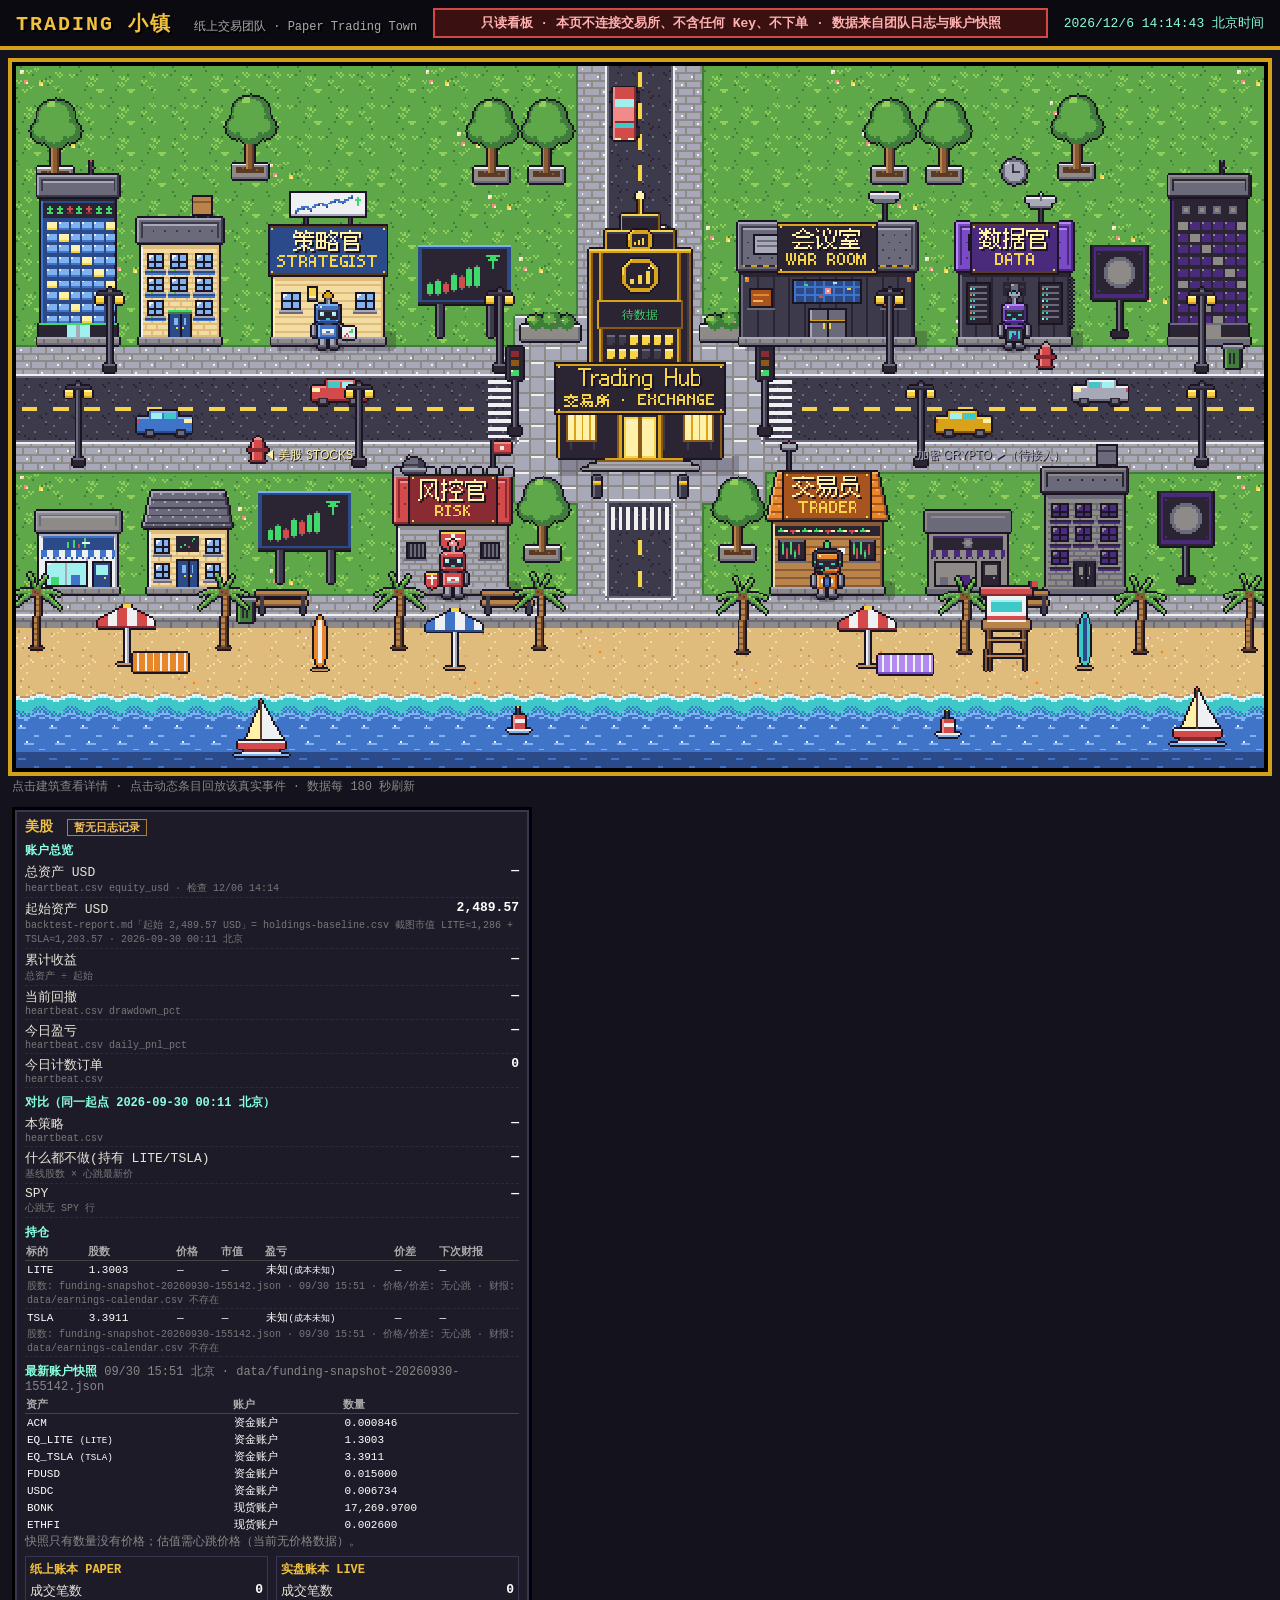
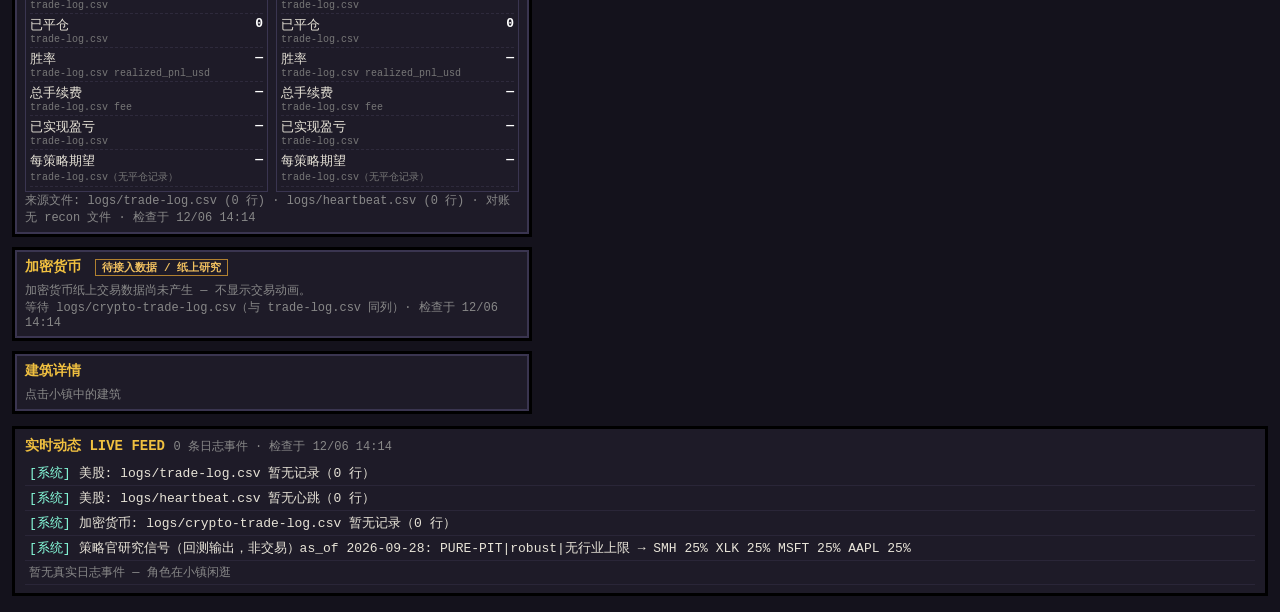
==== town/index.html @ 2255cef1 "publish town 2026-09-30 16:27 CST" ====
<!doctype html>
<html lang="zh-CN">
<head>
<meta charset="utf-8">
<title>Trading 小镇 · 纸上交易团队</title>
<meta name="viewport" content="width=device-width, initial-scale=1">
<link rel="stylesheet" href="style.css">
</head>
<body>
<header>
  <div class="title">TRADING 小镇 <span class="sub">纸上交易团队 · Paper Trading Town</span></div>
  <div class="banner">只读看板 · 本页不连接交易所、不含任何 Key、不下单 · 数据来自团队日志与账户快照</div>
  <div class="clock" id="clock">—</div>
</header>
<main>
  <section class="stage">
    <canvas id="town" width="1280" height="720"></canvas>
    <div class="legend">点击建筑查看详情 · 点击动态条目回放该真实事件 · 数据每 <span id="refreshSec">30</span> 秒刷新</div>
  </section>
  <aside>
    <div class="panel" id="panel-us"></div>
    <div class="panel" id="panel-crypto"></div>
    <div class="panel" id="panel-detail"><h3>建筑详情</h3><div class="muted">点击小镇中的建筑</div></div>
  </aside>
</main>
<section class="feedwrap">
  <h3>实时动态 LIVE FEED <span class="muted" id="feedMeta"></span></h3>
  <ul id="feed"></ul>
</section>
<script src="town.js"></script>
</body>
</html>
---- town/style.css ----
*{box-sizing:border-box}
body{margin:0;background:#14121c;color:#e8e4d8;font-family:"Noto Sans CJK SC","PingFang SC","Microsoft YaHei",monospace;font-size:13px}
header{display:flex;align-items:center;gap:16px;padding:8px 16px;background:#0b0a10;border-bottom:4px solid #d4a017}
.title{font-weight:900;font-size:20px;letter-spacing:2px;color:#f0c040;text-shadow:2px 2px 0 #000}
.title .sub{font-size:12px;color:#aaa;letter-spacing:0;font-weight:400;margin-left:8px}
.banner{flex:1;text-align:center;background:#3a1010;border:2px solid #d04848;padding:4px 8px;color:#ffb0b0;font-weight:700}
.clock{font-family:monospace;color:#8fd}
main{display:flex;flex-wrap:wrap;gap:12px;padding:12px}
.stage{flex:1 1 900px;min-width:0;max-width:1280px}
canvas{display:block;width:100%;height:auto;image-rendering:pixelated;border:4px solid #000;box-shadow:0 0 0 4px #d4a017;background:#2c5a2c;cursor:pointer}
.legend{color:#888;margin-top:6px;font-size:12px}
aside{flex:1;min-width:300px;display:flex;flex-direction:column;gap:10px}
.panel{background:#1e1b28;border:3px solid #000;box-shadow:inset 0 0 0 2px #3a3550;padding:8px 10px}
.panel h3,.feedwrap h3{margin:0 0 6px;font-size:14px;color:#f0c040}
.stats{display:grid;grid-template-columns:1fr 1fr;gap:3px 10px}
.stats div{display:flex;justify-content:space-between;border-bottom:1px dashed #333;padding:1px 0}
.stats b{color:#fff;font-family:monospace}
.muted{color:#888;font-size:12px;font-weight:400}
.tag{display:inline-block;padding:0 6px;border:1px solid #666;margin-left:6px;font-size:11px}
.tag.live{border-color:#40b070;color:#60e090}.tag.wait{border-color:#b08030;color:#f0c060}
.feedwrap{margin:0 12px 16px;background:#1e1b28;border:3px solid #000;padding:8px 10px}
#feed{list-style:none;margin:0;padding:0;max-height:220px;overflow:auto;font-family:monospace}
#feed li{padding:3px 4px;border-bottom:1px solid #2a2638;cursor:default}
#feed li.ev{cursor:pointer}#feed li.ev:hover{background:#2a2638}
#feed .t{color:#8fd;margin-right:8px}#feed .d{color:#f0c040;margin-right:8px}
aside{min-width:380px;max-width:520px}
.r{display:grid;grid-template-columns:1fr auto;gap:0 8px;border-bottom:1px dashed #2e2a3c;padding:2px 0}
.r b{color:#fff;font-family:monospace;text-align:right}
.r i{grid-column:1/3;font-style:normal;color:#777;font-size:10px}
.r.stale b,tr.stale td{color:#777!important;text-decoration:line-through dotted}
.sec{margin:6px 0 2px;color:#8fd;font-weight:700;font-size:12px}
.tag.stale{border-color:#888;color:#aaa}.tag.halt{border-color:#e03030;color:#ff8080}
.warn{background:#333;color:#ccc;padding:2px 6px;margin-bottom:4px}
table.pos{width:100%;border-collapse:collapse;font-size:11px;font-family:monospace}
table.pos th{color:#aaa;text-align:left;border-bottom:1px solid #444}
table.pos td{padding:1px 2px;color:#fff}
table.pos tr.srcrow td{color:#777;font-size:10px;border-bottom:1px dashed #2e2a3c}
.ew{color:#ff8060}
.ledgers{display:grid;grid-template-columns:1fr 1fr;gap:8px;margin-top:6px}
.ledger{border:1px solid #3a3550;padding:4px}
.ledger h4{margin:0 0 2px;font-size:12px;color:#f0c040}
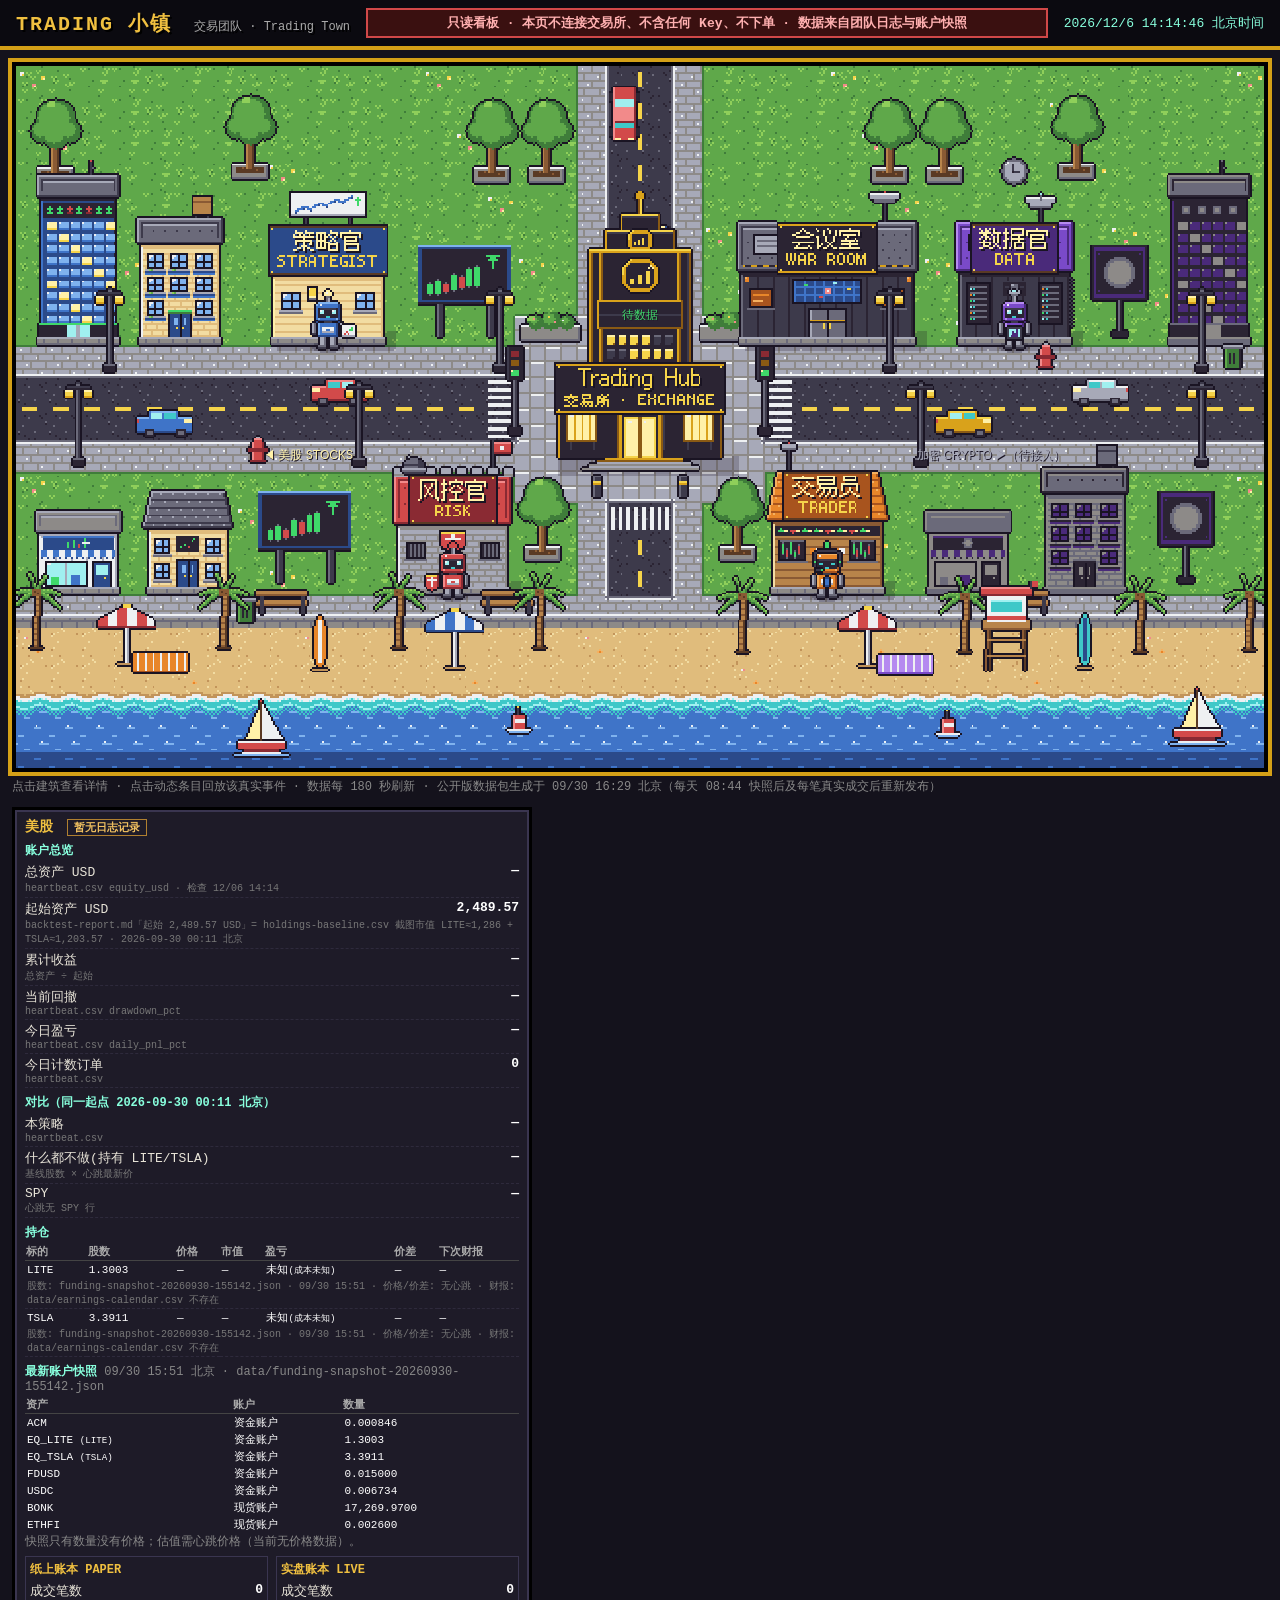
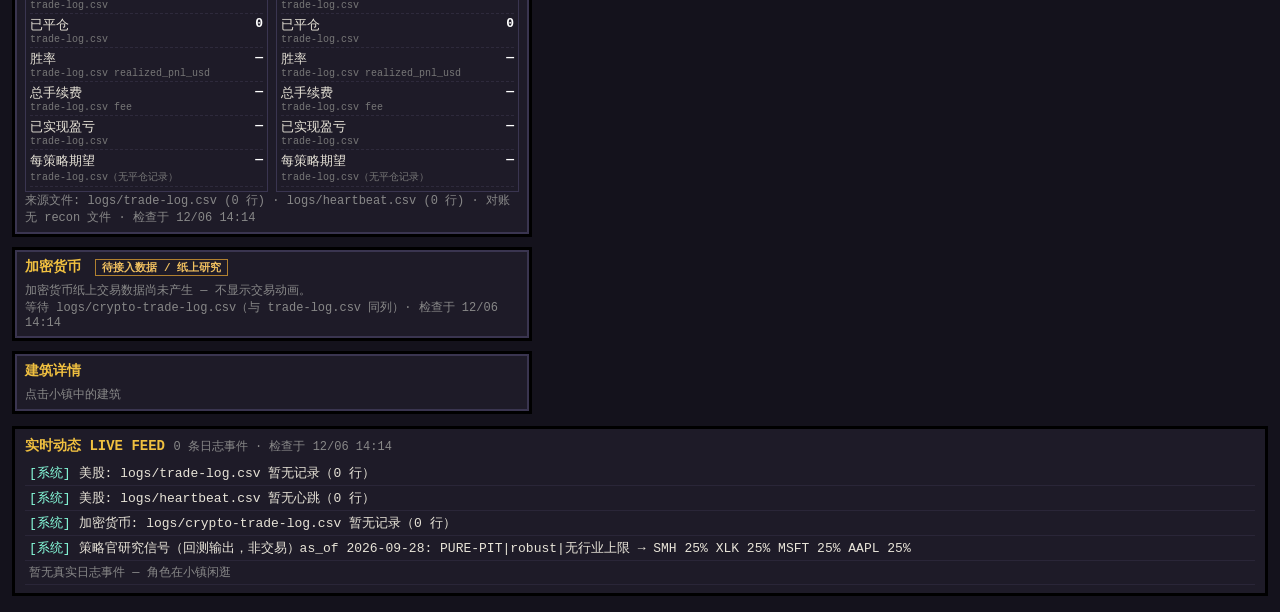
==== commit e4a2063b: "publish town 2026-09-30 16:31 CST" ====
--- a/town/index.html
+++ b/town/index.html
@@ -2,20 +2,20 @@
 <html lang="zh-CN">
 <head>
 <meta charset="utf-8">
-<title>Trading 小镇 · 纸上交易团队</title>
+<title>Trading 小镇 · 交易团队</title>
 <meta name="viewport" content="width=device-width, initial-scale=1">
 <link rel="stylesheet" href="style.css">
 </head>
 <body>
 <header>
-  <div class="title">TRADING 小镇 <span class="sub">纸上交易团队 · Paper Trading Town</span></div>
+  <div class="title">TRADING 小镇 <span class="sub">交易团队 · Trading Town</span></div>
   <div class="banner">只读看板 · 本页不连接交易所、不含任何 Key、不下单 · 数据来自团队日志与账户快照</div>
   <div class="clock" id="clock">—</div>
 </header>
 <main>
   <section class="stage">
     <canvas id="town" width="1280" height="720"></canvas>
-    <div class="legend">点击建筑查看详情 · 点击动态条目回放该真实事件 · 数据每 <span id="refreshSec">30</span> 秒刷新</div>
+    <div class="legend">点击建筑查看详情 · 点击动态条目回放该真实事件 · 数据每 <span id="refreshSec">30</span> 秒刷新<span id="dataGen"></span></div>
   </section>
   <aside>
     <div class="panel" id="panel-us"></div>
--- a/town/style.css
+++ b/town/style.css
@@ -39,3 +39,4 @@
 .ledgers{display:grid;grid-template-columns:1fr 1fr;gap:8px;margin-top:6px}
 .ledger{border:1px solid #3a3550;padding:4px}
 .ledger h4{margin:0 0 2px;font-size:12px;color:#f0c040}
+@media (max-width:760px){header{flex-wrap:wrap;gap:6px}.banner{order:3;flex:1 1 100%;font-size:12px}.title .sub{display:block}aside{min-width:0;max-width:none;width:100%}}
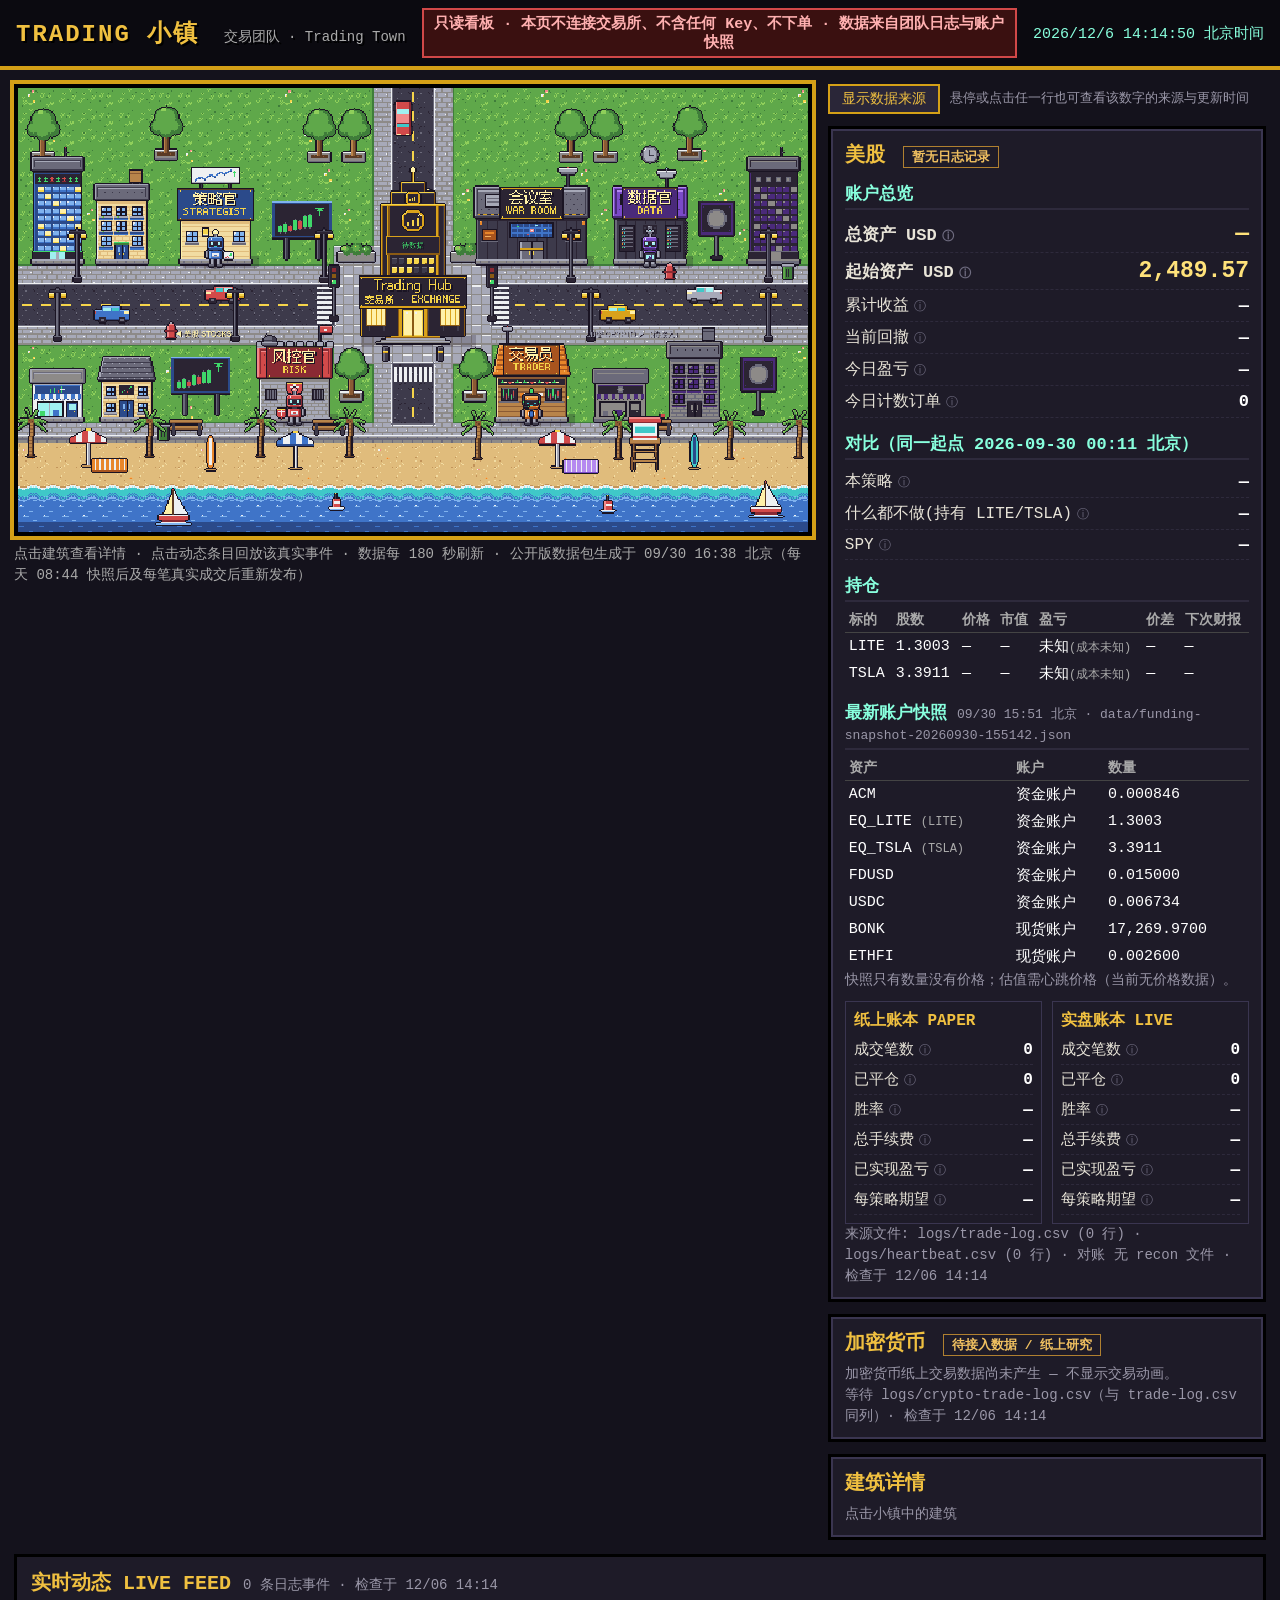
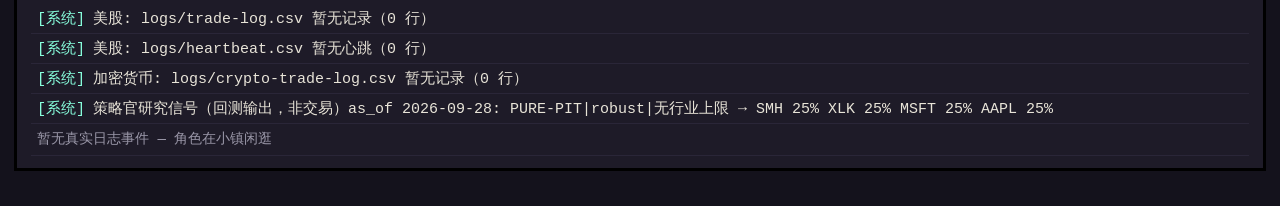
==== commit 980ad6b0: "publish town 2026-09-30 16:38 CST" ====
--- a/town/index.html
+++ b/town/index.html
@@ -18,6 +18,7 @@
     <div class="legend">点击建筑查看详情 · 点击动态条目回放该真实事件 · 数据每 <span id="refreshSec">30</span> 秒刷新<span id="dataGen"></span></div>
   </section>
   <aside>
+    <div class="srcbar"><button id="srcToggle" type="button">显示数据来源</button><span class="muted">悬停或点击任一行也可查看该数字的来源与更新时间</span></div>
     <div class="panel" id="panel-us"></div>
     <div class="panel" id="panel-crypto"></div>
     <div class="panel" id="panel-detail"><h3>建筑详情</h3><div class="muted">点击小镇中的建筑</div></div>
--- a/town/style.css
+++ b/town/style.css
@@ -40,3 +40,49 @@
 .ledger{border:1px solid #3a3550;padding:4px}
 .ledger h4{margin:0 0 2px;font-size:12px;color:#f0c040}
 @media (max-width:760px){header{flex-wrap:wrap;gap:6px}.banner{order:3;flex:1 1 100%;font-size:12px}.title .sub{display:block}aside{min-width:0;max-width:none;width:100%}}
+/* ---- v3: 更大的数据面板字号 / 布局 ---- */
+body{font-size:16px}
+.title{font-size:24px}.title .sub{font-size:14px}
+.banner{font-size:15px}.clock{font-size:15px}
+main{flex-wrap:nowrap;align-items:flex-start;gap:16px;padding:14px}
+.stage{flex:1 1 64%;max-width:none;min-width:0}
+aside{flex:0 0 35%;min-width:420px;max-width:none;gap:12px}
+.legend{font-size:14px;color:#aaa;margin-top:8px;line-height:1.5}
+.panel{padding:12px 14px}
+.panel h3,.feedwrap h3{font-size:20px;margin:0 0 8px}
+.tag{font-size:13px;padding:1px 8px}
+.sec{font-size:17px;margin:14px 0 6px;padding-bottom:3px;border-bottom:2px solid #2e2a3c}
+.sec .muted{font-size:13px}
+.muted{font-size:14px;color:#9a97a8;line-height:1.5}
+.r{font-size:16px;padding:5px 0;cursor:pointer;align-items:baseline}
+.r b{font-size:17px}
+.r.key span{font-size:17px;font-weight:700}.r.key b{font-size:23px;color:#ffe27a}
+.r i{display:none;font-size:13px;color:#9a97a8;padding-top:2px}
+body.showsrc .r i,.r.open i{display:block}
+.src-i{font-style:normal;color:#6f6c80;font-size:12px;margin-left:5px}
+body.showsrc .src-i{display:none}
+.srcbar{display:flex;align-items:center;gap:10px;flex-wrap:wrap}
+.srcbar .muted{font-size:13px}
+#srcToggle{font:inherit;font-size:14px;background:#2a2638;color:#f0c040;border:2px solid #d4a017;padding:4px 12px;cursor:pointer}
+table.pos{font-size:15px;margin-top:4px}
+table.pos th{font-size:14px;padding:3px 4px}
+table.pos td{padding:4px 4px}
+table.pos tr.srcrow{display:none}
+body.showsrc table.pos tr.srcrow{display:table-row}
+table.pos tr.srcrow td{font-size:13px;color:#9a97a8}
+.ledgers{gap:10px;margin-top:10px}
+.ledger{padding:8px}
+.ledger h4{font-size:16px;margin:0 0 4px}
+.ledger .r{font-size:15px}.ledger .r b{font-size:16px}
+.warn{font-size:15px;padding:4px 8px}
+.feedwrap{margin:0 14px 18px;padding:12px 14px}
+#feed{font-size:15px;max-height:300px}
+#feed li{padding:5px 6px}
+@media (max-width:1100px){
+  main{flex-direction:column;flex-wrap:wrap}
+  .stage,aside{flex:1 1 auto;width:100%;min-width:0;max-width:none}
+  .tblwrap,table.pos{display:block;overflow-x:auto;white-space:nowrap}
+}
+@media (max-width:760px){header{flex-wrap:wrap;gap:6px}.banner{order:3;flex:1 1 100%;font-size:14px}.title .sub{display:block}
+  main{padding:8px}.feedwrap{margin:0 8px 12px}.ledgers{grid-template-columns:1fr}}
+table.pos small{font-size:12px;color:#aaa}
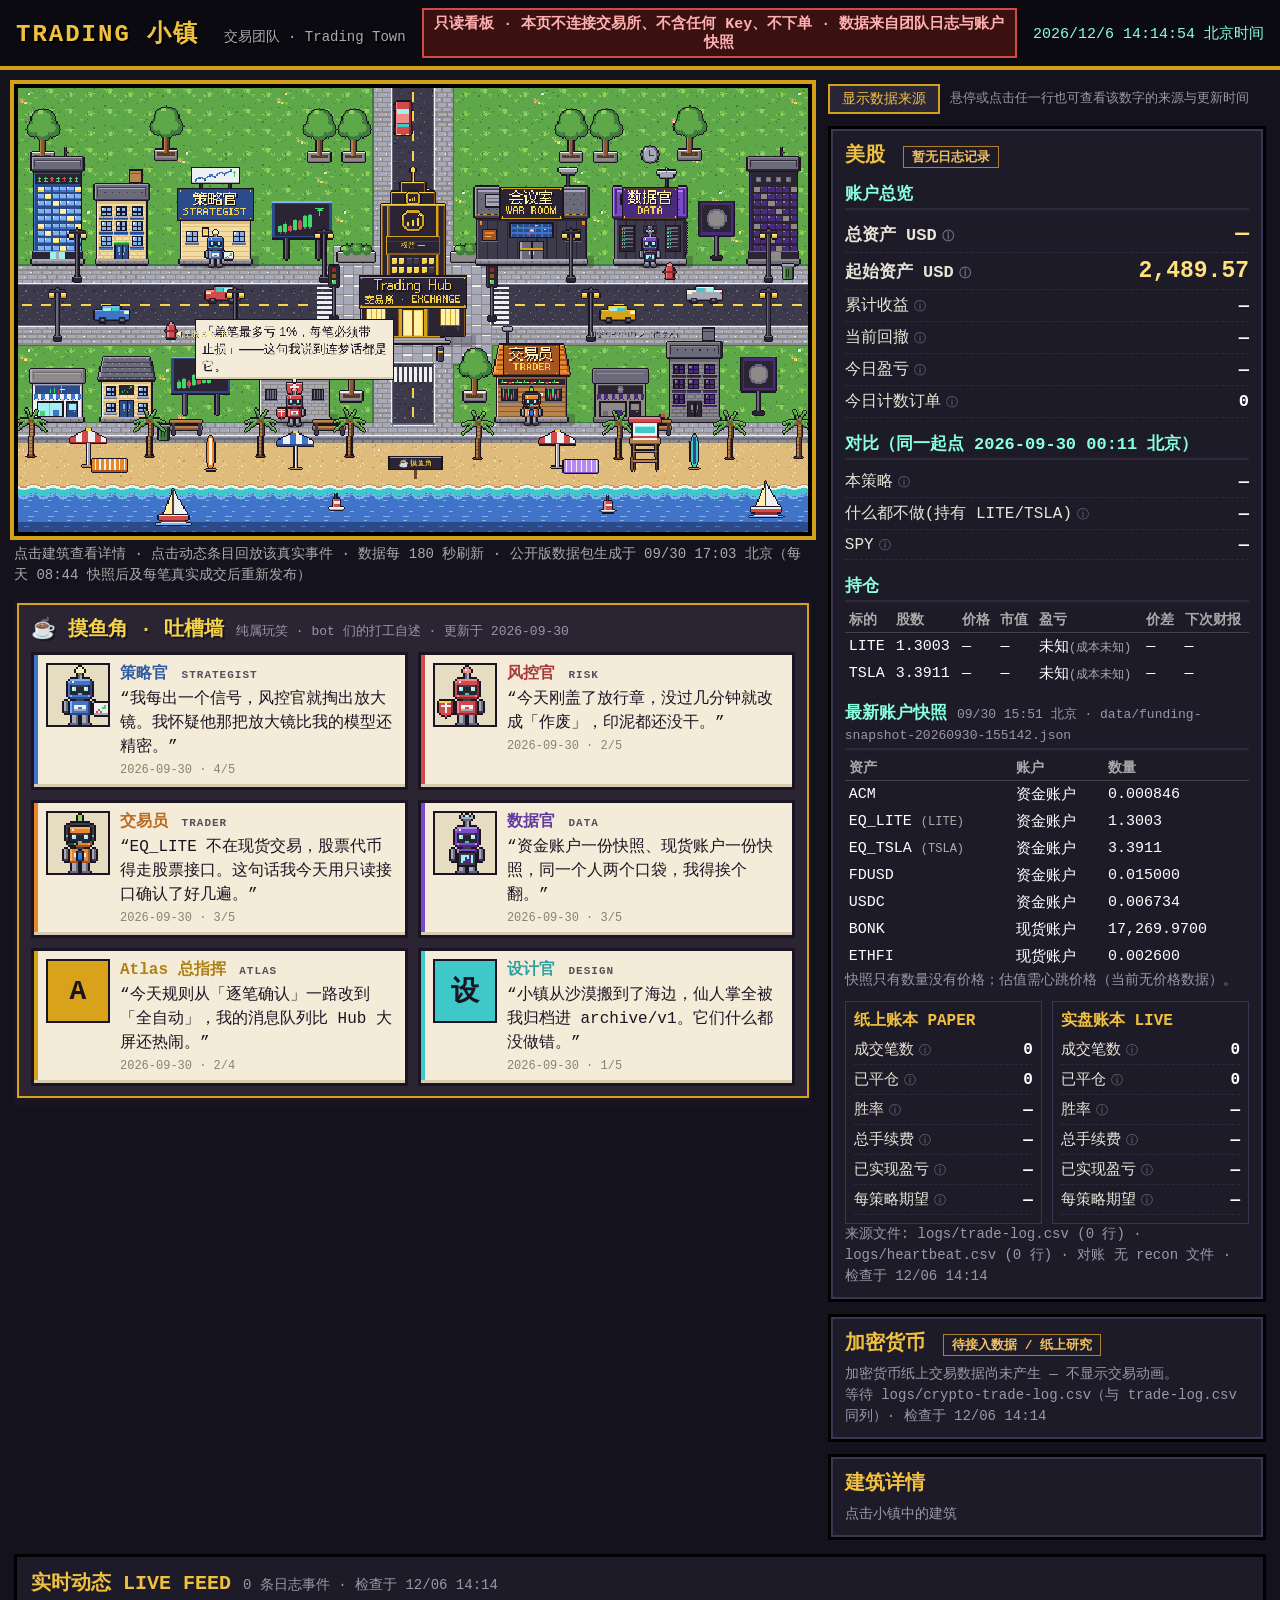
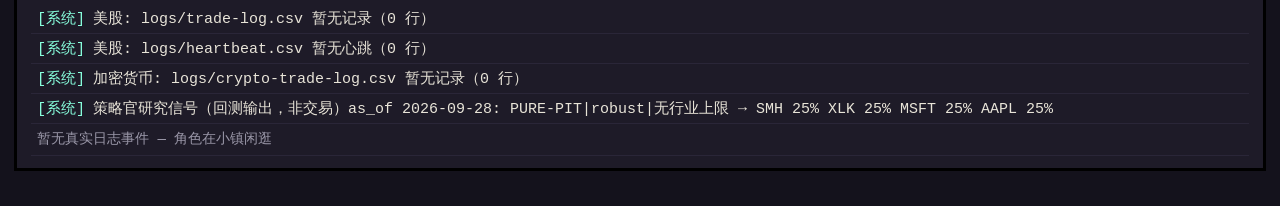
==== commit bd043605: "publish town 2026-09-30 17:03 CST" ====
--- a/town/index.html
+++ b/town/index.html
@@ -16,6 +16,7 @@
   <section class="stage">
     <canvas id="town" width="1280" height="720"></canvas>
     <div class="legend">点击建筑查看详情 · 点击动态条目回放该真实事件 · 数据每 <span id="refreshSec">30</span> 秒刷新<span id="dataGen"></span></div>
+    <section class="rantwall" id="rantwall"><h3>☕ 摸鱼角 · 吐槽墙 <span class="muted">纯属玩笑 · bot 们的打工自述 · <span id="rantMeta"></span></span></h3><div class="rants" id="rants"></div></section>
   </section>
   <aside>
     <div class="srcbar"><button id="srcToggle" type="button">显示数据来源</button><span class="muted">悬停或点击任一行也可查看该数字的来源与更新时间</span></div>
--- a/town/style.css
+++ b/town/style.css
@@ -86,3 +86,19 @@
 @media (max-width:760px){header{flex-wrap:wrap;gap:6px}.banner{order:3;flex:1 1 100%;font-size:14px}.title .sub{display:block}
   main{padding:8px}.feedwrap{margin:0 8px 12px}.ledgers{grid-template-columns:1fr}}
 table.pos small{font-size:12px;color:#aaa}
+/* ---- 摸鱼角 · 吐槽墙 ---- */
+.rantwall{margin-top:14px;background:#2b2433;border:3px solid #1a1423;box-shadow:inset 0 0 0 2px #d9a21b,0 4px 0 #1a1423;padding:12px 14px}
+.rantwall h3{margin:0 0 10px;font-size:20px;color:#f5d44a;text-shadow:2px 2px 0 #1a1423}
+.rantwall h3 .muted{font-size:13px;text-shadow:none}
+.rants{display:grid;grid-template-columns:repeat(3,minmax(0,1fr));gap:10px}
+.rant{display:flex;gap:10px;align-items:flex-start;background:#f4ecd8;color:#1a1423;border:3px solid #1a1423;box-shadow:inset 0 -3px 0 #d8ccb0,inset 4px 0 0 var(--c);padding:8px 10px 10px 12px;cursor:pointer;min-height:112px}
+.rant .av{flex:0 0 64px;width:64px;height:64px;background-size:512px 256px;background-position:0 0;image-rendering:pixelated;background-color:#e6dcc2;border:2px solid #1a1423}
+.rant .av.badge{display:flex;align-items:center;justify-content:center;color:#1a1423;font-size:28px;font-weight:900}
+.rant .rb{min-width:0;flex:1}
+.rant .rn{font-weight:800;font-size:16px;color:var(--c);filter:brightness(.8)}
+.rant .rn small{font-size:11px;color:#6b6272;letter-spacing:1px;margin-left:4px}
+.rant .rt{font-size:16px;line-height:1.5;margin-top:3px;transition:opacity .35s}
+.rant .rt.fade{opacity:0}
+.rant .rd{font-size:12px;color:#8a8070;margin-top:4px}
+@media (max-width:1500px){.rants{grid-template-columns:repeat(2,minmax(0,1fr))}}
+@media (max-width:760px){.rants{grid-template-columns:1fr}.rant{min-height:0}.rant .av{flex-basis:48px;width:48px;height:48px;background-size:384px 192px}.rantwall{padding:10px}}
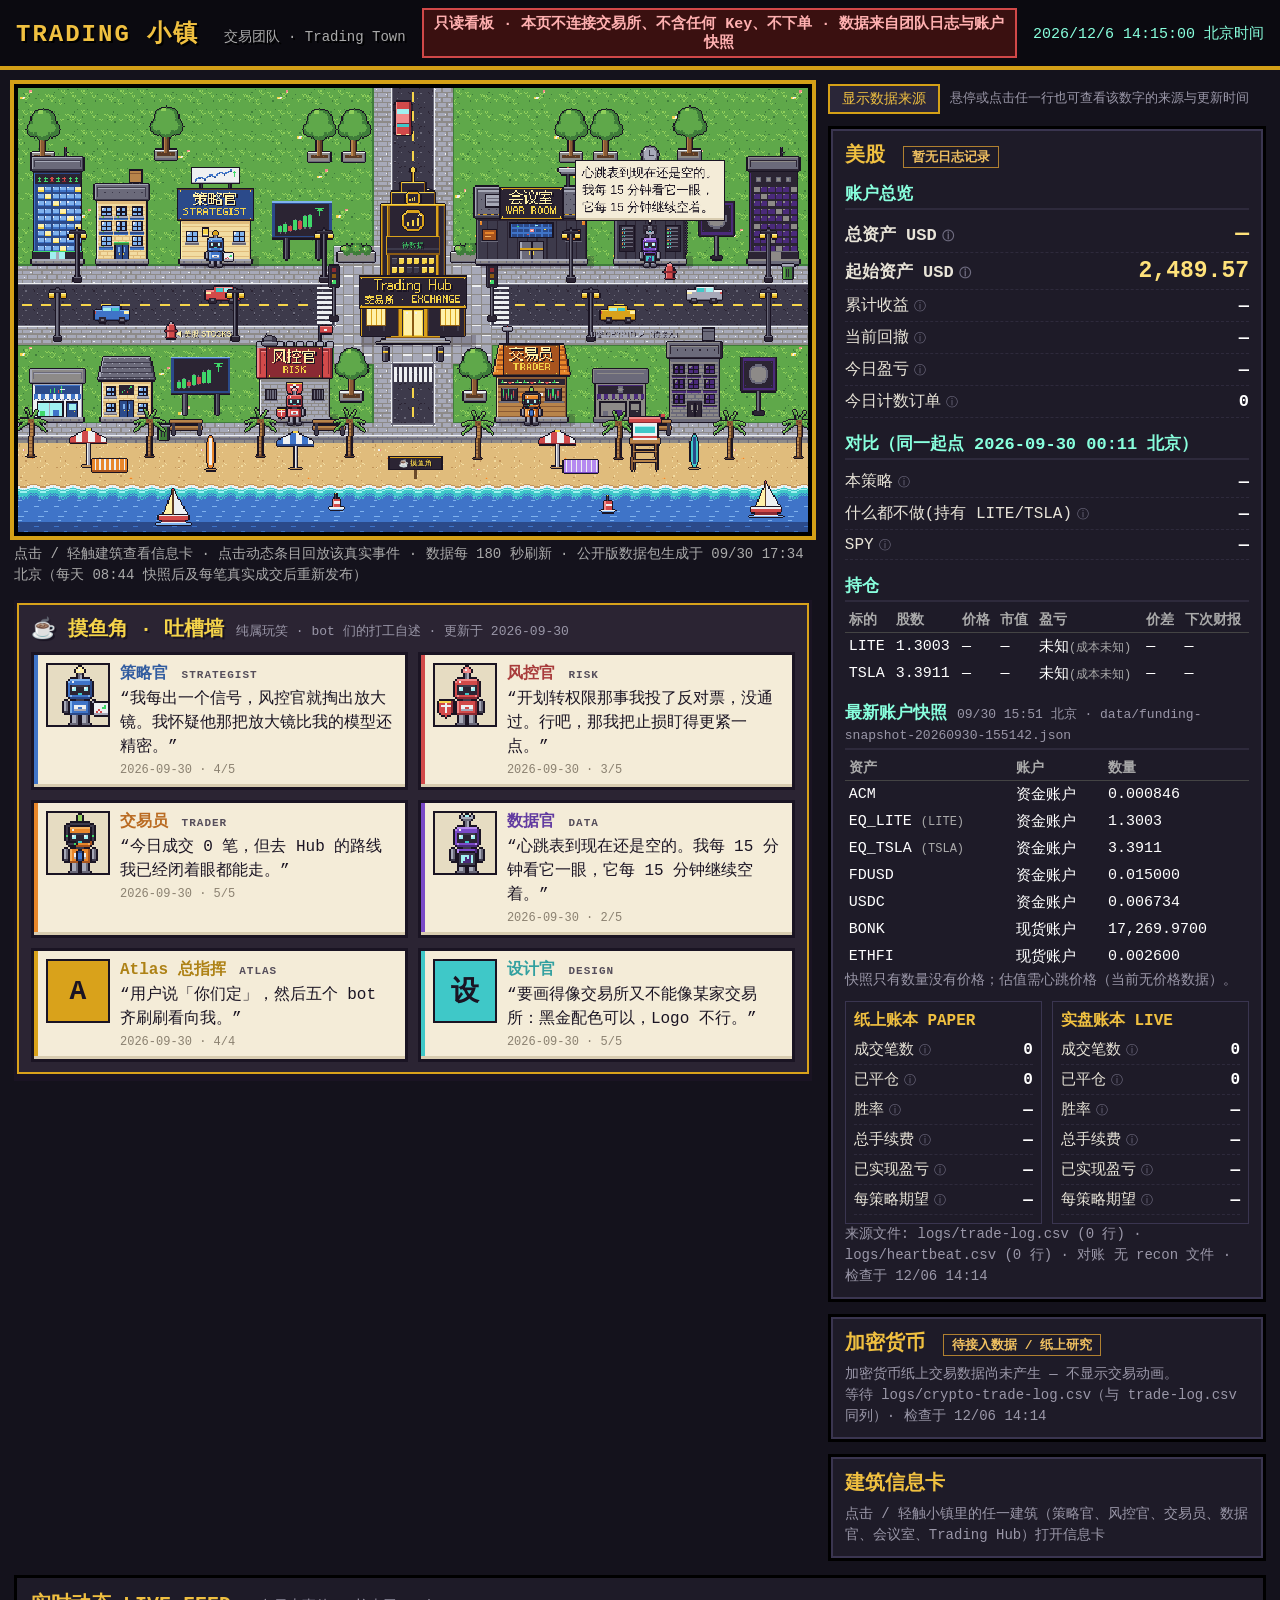
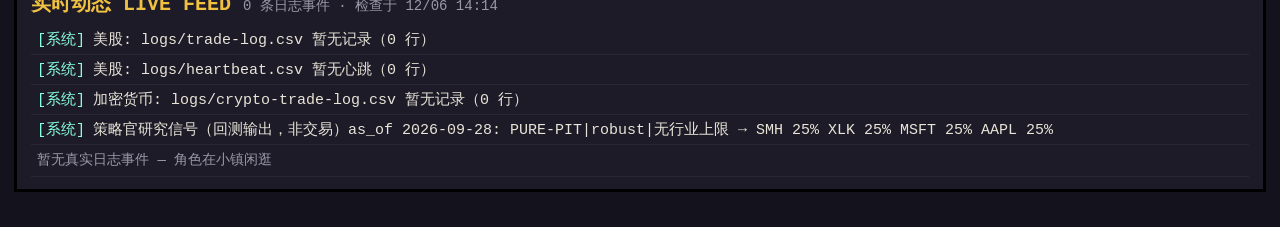
==== commit 5e0f51fa: "publish town 2026-09-30 17:34 CST" ====
--- a/town/index.html
+++ b/town/index.html
@@ -15,14 +15,14 @@
 <main>
   <section class="stage">
     <canvas id="town" width="1280" height="720"></canvas>
-    <div class="legend">点击建筑查看详情 · 点击动态条目回放该真实事件 · 数据每 <span id="refreshSec">30</span> 秒刷新<span id="dataGen"></span></div>
+    <div class="legend">点击 / 轻触建筑查看信息卡 · 点击动态条目回放该真实事件 · 数据每 <span id="refreshSec">30</span> 秒刷新<span id="dataGen"></span></div>
     <section class="rantwall" id="rantwall"><h3>☕ 摸鱼角 · 吐槽墙 <span class="muted">纯属玩笑 · bot 们的打工自述 · <span id="rantMeta"></span></span></h3><div class="rants" id="rants"></div></section>
   </section>
   <aside>
     <div class="srcbar"><button id="srcToggle" type="button">显示数据来源</button><span class="muted">悬停或点击任一行也可查看该数字的来源与更新时间</span></div>
     <div class="panel" id="panel-us"></div>
     <div class="panel" id="panel-crypto"></div>
-    <div class="panel" id="panel-detail"><h3>建筑详情</h3><div class="muted">点击小镇中的建筑</div></div>
+    <div class="panel" id="panel-detail"><h3>建筑信息卡</h3><div class="muted">点击 / 轻触小镇里的任一建筑（策略官、风控官、交易员、数据官、会议室、Trading Hub）打开信息卡</div></div>
   </aside>
 </main>
 <section class="feedwrap">
@@ -30,5 +30,6 @@
   <ul id="feed"></ul>
 </section>
 <script src="town.js"></script>
+<div id="card" class="cardwrap" hidden role="dialog" aria-modal="true"><div class="card"><button class="cclose" type="button" aria-label="关闭">✕</button><div class="cbody"></div></div></div>
 </body>
 </html>
--- a/town/style.css
+++ b/town/style.css
@@ -102,3 +102,39 @@
 .rant .rd{font-size:12px;color:#8a8070;margin-top:4px}
 @media (max-width:1500px){.rants{grid-template-columns:repeat(2,minmax(0,1fr))}}
 @media (max-width:760px){.rants{grid-template-columns:1fr}.rant{min-height:0}.rant .av{flex-basis:48px;width:48px;height:48px;background-size:384px 192px}.rantwall{padding:10px}}
+/* ---- 建筑信息卡 ---- */
+.cardwrap{position:fixed;inset:0;z-index:50;background:rgba(10,8,16,.62);display:flex;align-items:center;justify-content:center;padding:20px}
+.cardwrap[hidden]{display:none}
+.card{position:relative;width:min(640px,100%);max-height:calc(100vh - 40px);overflow:auto;background:#1b1624;color:#f4ecd8;border:4px solid #1a1423;box-shadow:0 0 0 4px #d9a21b,0 0 0 8px #1a1423,8px 12px 0 8px rgba(0,0,0,.5);padding:18px 20px 16px;font-size:17px;line-height:1.5}
+.cclose{position:absolute;top:10px;right:10px;width:40px;height:40px;font-size:22px;font-weight:900;background:#2b2433;color:#f5d44a;border:3px solid #d9a21b;cursor:pointer;line-height:1}
+.cclose:hover{background:#d9a21b;color:#1a1423}
+.chead{border-left:8px solid var(--c);padding:2px 50px 8px 12px;margin-bottom:10px;border-bottom:2px solid #3a3050}
+.chead h2{margin:0;font-size:24px;color:#f5d44a;text-shadow:2px 2px 0 #000;letter-spacing:1px}
+.crole{font-size:16px;color:#c8bfd8;margin-top:2px}
+.cr{display:grid;grid-template-columns:7.5em 1fr;gap:10px;padding:7px 0;border-bottom:1px dashed #3a3050;align-items:baseline}
+.cr span{color:#a8a0b8;font-size:15px}.cr b{font-weight:700;color:#fff;font-size:17px}
+.cr.big b{font-size:24px;color:#ffe27a}
+.cr small,.cbox small,.cr b small{font-size:13px;color:#a8a0b8;font-weight:400}
+.csec{margin:14px 0 6px;font-size:17px;font-weight:800;color:#8fe0e0}
+.cbox{background:#2b2433;border:2px solid #3a3050;padding:10px 12px;font-size:16px}
+.cbox p{margin:6px 0}.cbox ol{margin:6px 0 4px 1.2em;padding:0}.cbox li{margin:3px 0}
+.cbox .ev{color:#f5d44a}.cbox .dt{color:#e8e0d0}
+.warnc{color:#ff9a8a}
+.rules{display:grid;grid-template-columns:1fr 1fr;gap:6px}
+.rules div{background:#2b2433;border:2px solid #3a3050;padding:6px 10px;display:flex;justify-content:space-between;gap:8px;font-size:15px}
+.rules b{color:#f5d44a;font-size:19px}
+.goal{margin:14px 0 6px;background:#2b2433;border:2px solid #d9a21b;padding:10px 12px}
+.goal .gl{display:flex;justify-content:space-between;gap:8px;flex-wrap:wrap;font-weight:700}.goal .gl b{color:#f5d44a}
+.gbar{height:18px;background:#120f18;border:2px solid #1a1423;margin:8px 0 6px;box-shadow:inset 0 0 0 2px #3a3050}
+.gbar i{display:block;height:100%;background:repeating-linear-gradient(90deg,#3fd86a 0 8px,#2fa854 8px 10px)}
+.gs{font-size:14px;color:#c8bfd8}
+.ctab{width:100%;border-collapse:collapse;font-size:16px}
+.ctab th{text-align:left;color:#a8a0b8;font-size:14px;border-bottom:2px solid #3a3050;padding:4px}
+.ctab td{padding:5px 4px;border-bottom:1px dashed #3a3050}.ctab td:last-child,.ctab th:last-child{text-align:right;font-family:monospace}
+.crant{margin-top:14px;background:#f4ecd8;color:#1a1423;border:3px solid #1a1423;box-shadow:inset 0 -3px 0 #d8ccb0;padding:10px 12px;font-size:16px}
+.crant span{display:block;font-size:13px;font-weight:800;color:#8a6a1a;margin-bottom:2px}
+.cnote{font-size:13px;color:#a8a0b8;margin-top:6px}
+.cfoot{margin-top:12px;font-size:13px;color:#8a82a0}
+body.cardopen{overflow:hidden}
+@media (max-width:760px){.cardwrap{align-items:flex-end;padding:0}.card{width:100%;max-height:88vh;border-width:3px;box-shadow:0 0 0 3px #d9a21b;padding:14px 14px 18px}
+  .chead h2{font-size:21px}.cr{grid-template-columns:6.2em 1fr}.rules{grid-template-columns:1fr}}
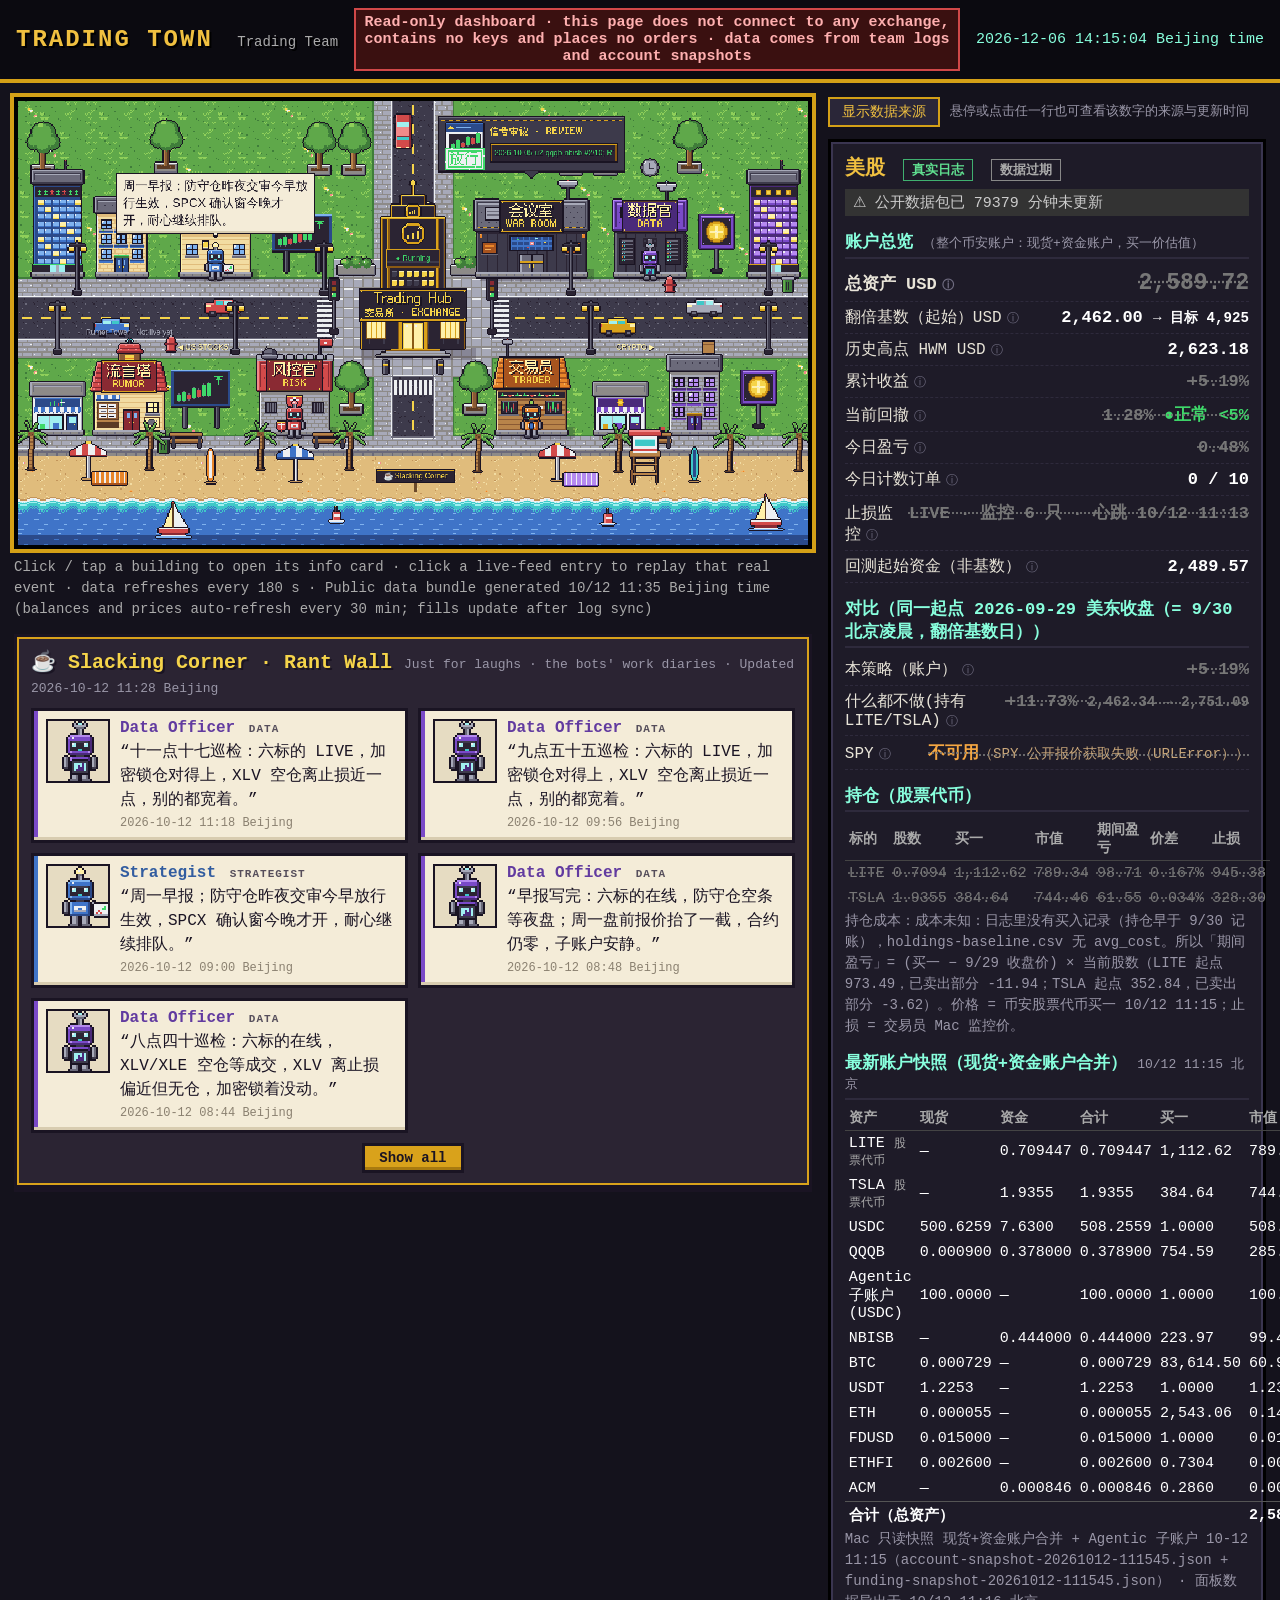
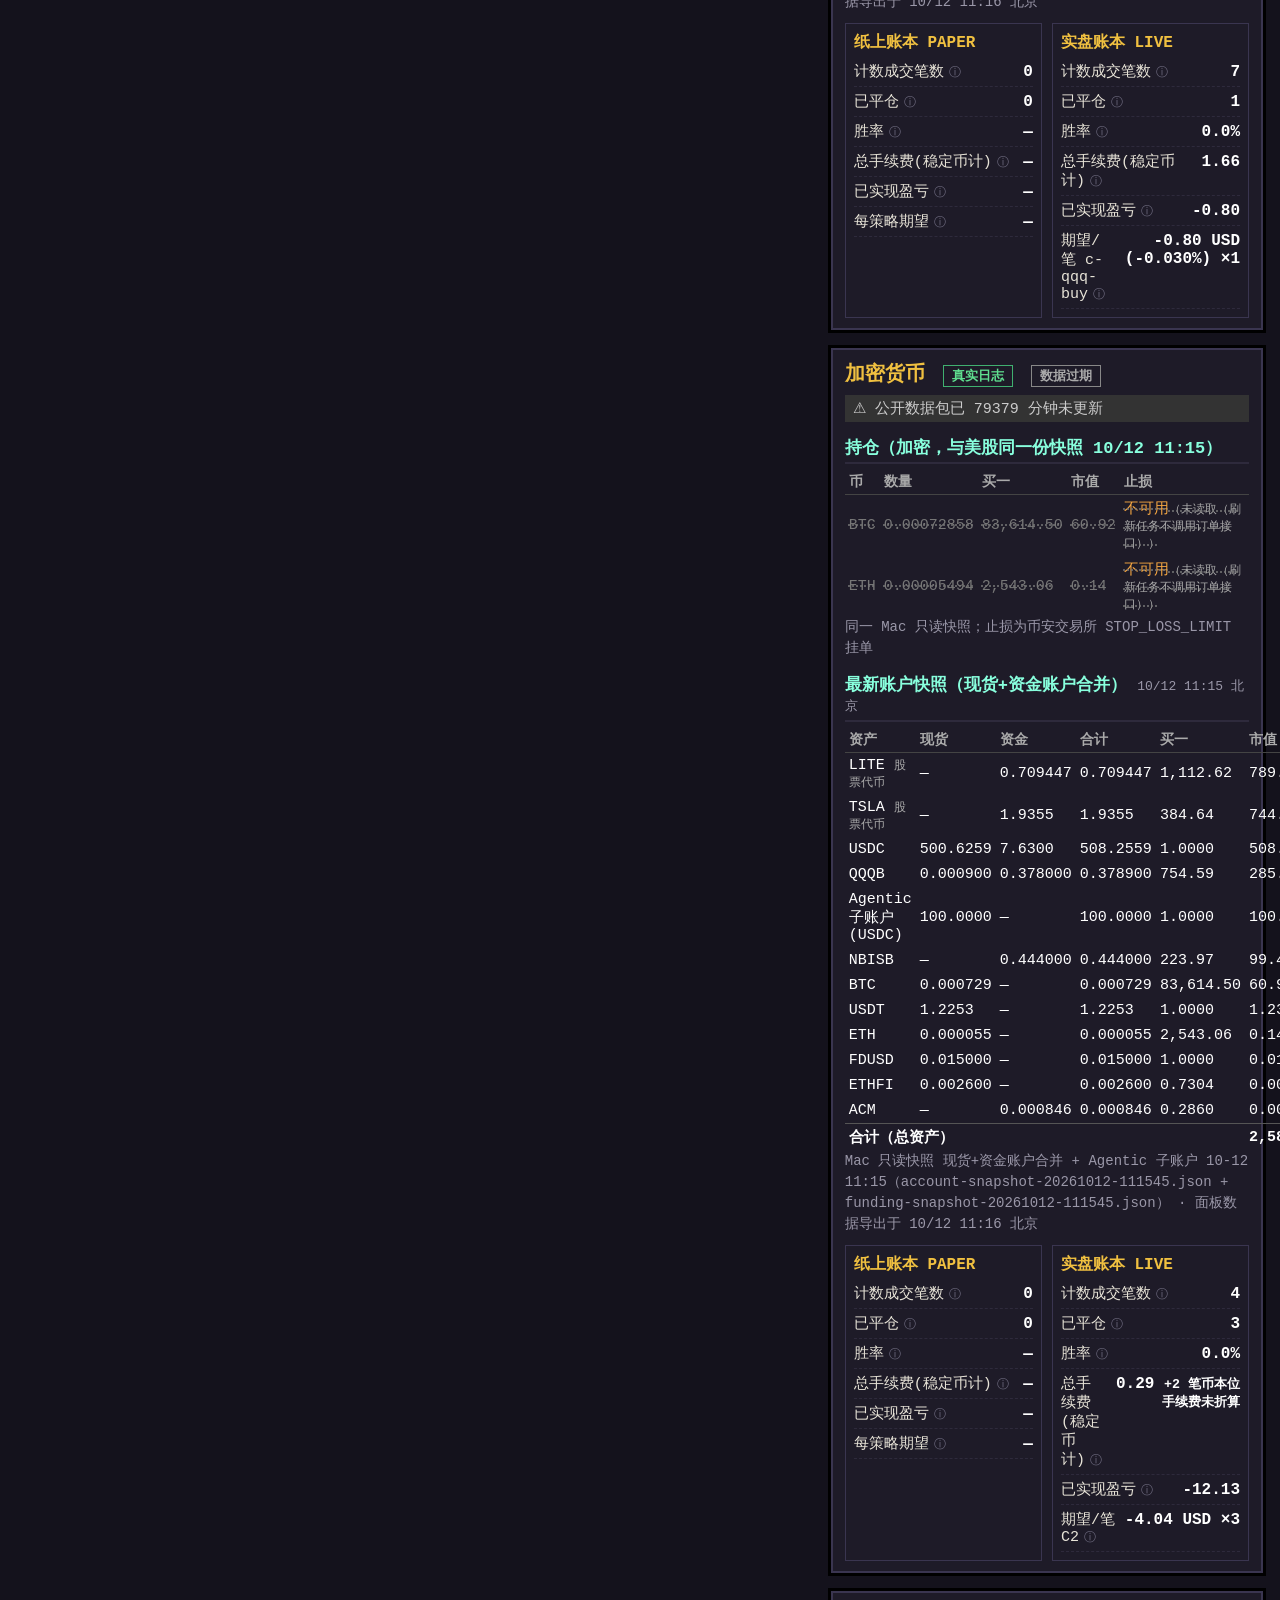
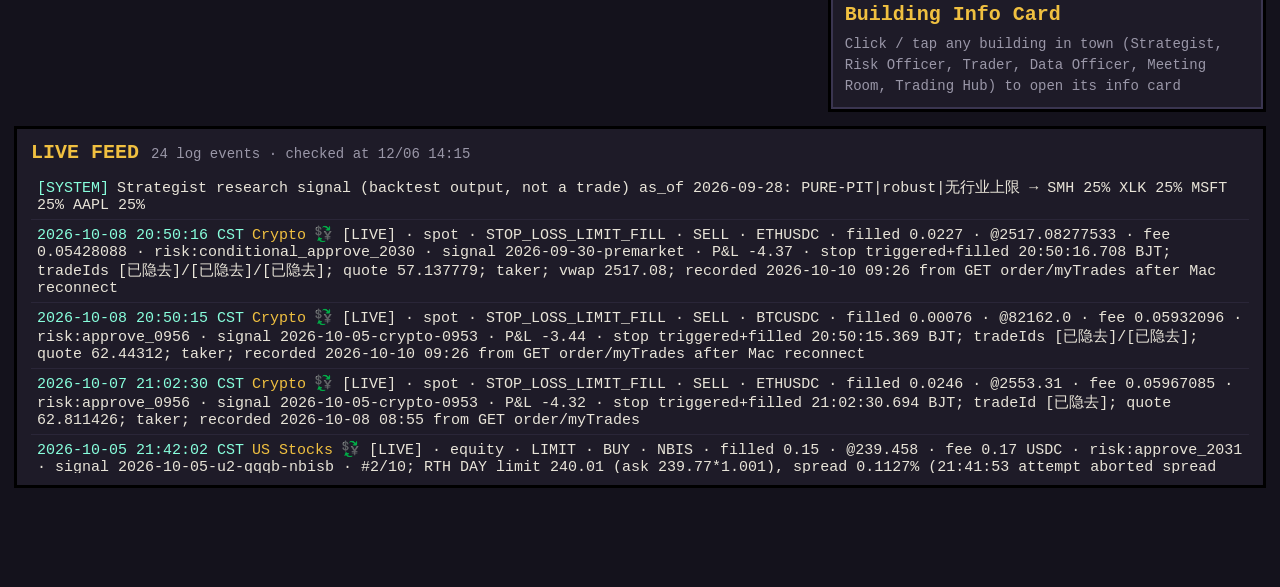
==== commit 4681a3d3: "Town UI to English (panel untouched) 2026-10-12" ====
--- a/town/index.html
+++ b/town/index.html
@@ -1,35 +1,35 @@
 <!doctype html>
-<html lang="zh-CN">
+<html lang="en">
 <head>
 <meta charset="utf-8">
-<title>Trading 小镇 · 交易团队</title>
+<title>Trading Town · Trading Team</title>
 <meta name="viewport" content="width=device-width, initial-scale=1">
 <link rel="stylesheet" href="style.css">
 </head>
 <body>
 <header>
-  <div class="title">TRADING 小镇 <span class="sub">交易团队 · Trading Town</span></div>
-  <div class="banner">只读看板 · 本页不连接交易所、不含任何 Key、不下单 · 数据来自团队日志与账户快照</div>
+  <div class="title">TRADING TOWN <span class="sub">Trading Team</span></div>
+  <div class="banner">Read-only dashboard · this page does not connect to any exchange, contains no keys and places no orders · data comes from team logs and account snapshots</div>
   <div class="clock" id="clock">—</div>
 </header>
 <main>
   <section class="stage">
     <canvas id="town" width="1280" height="720"></canvas>
-    <div class="legend">点击 / 轻触建筑查看信息卡 · 点击动态条目回放该真实事件 · 数据每 <span id="refreshSec">30</span> 秒刷新<span id="dataGen"></span></div>
-    <section class="rantwall" id="rantwall"><h3>☕ 摸鱼角 · 吐槽墙 <span class="muted">纯属玩笑 · bot 们的打工自述 · <span id="rantMeta"></span></span></h3><div class="rants" id="rants"></div></section>
+    <div class="legend">Click / tap a building to open its info card · click a live-feed entry to replay that real event · data refreshes every <span id="refreshSec">30</span> s<span id="dataGen"></span></div>
+    <section class="rantwall" id="rantwall"><h3>☕ Slacking Corner · Rant Wall <span class="muted">Just for laughs · the bots' work diaries · <span id="rantMeta"></span></span></h3><div class="rants" id="rants"></div></section>
   </section>
   <aside>
     <div class="srcbar"><button id="srcToggle" type="button">显示数据来源</button><span class="muted">悬停或点击任一行也可查看该数字的来源与更新时间</span></div>
     <div class="panel" id="panel-us"></div>
     <div class="panel" id="panel-crypto"></div>
-    <div class="panel" id="panel-detail"><h3>建筑信息卡</h3><div class="muted">点击 / 轻触小镇里的任一建筑（策略官、风控官、交易员、数据官、会议室、Trading Hub）打开信息卡</div></div>
+    <div class="panel" id="panel-detail"><h3>Building Info Card</h3><div class="muted">Click / tap any building in town (Strategist, Risk Officer, Trader, Data Officer, Meeting Room, Trading Hub) to open its info card</div></div>
   </aside>
 </main>
 <section class="feedwrap">
-  <h3>实时动态 LIVE FEED <span class="muted" id="feedMeta"></span></h3>
+  <h3>LIVE FEED <span class="muted" id="feedMeta"></span></h3>
   <ul id="feed"></ul>
 </section>
 <script src="town.js"></script>
-<div id="card" class="cardwrap" hidden role="dialog" aria-modal="true"><div class="card"><button class="cclose" type="button" aria-label="关闭">✕</button><div class="cbody"></div></div></div>
+<div id="card" class="cardwrap" hidden role="dialog" aria-modal="true"><div class="card"><button class="cclose" type="button" aria-label="Close">✕</button><div class="cbody"></div></div></div>
 </body>
 </html>
--- a/town/style.css
+++ b/town/style.css
@@ -138,3 +138,11 @@
 body.cardopen{overflow:hidden}
 @media (max-width:760px){.cardwrap{align-items:flex-end;padding:0}.card{width:100%;max-height:88vh;border-width:3px;box-shadow:0 0 0 3px #d9a21b;padding:14px 14px 18px}
   .chead h2{font-size:21px}.cr{grid-template-columns:6.2em 1fr}.rules{grid-template-columns:1fr}}
+.na{color:#f5a742}.na-r{color:#c9a77a;font-weight:normal}.pos tr.tot td{border-top:1px solid #555;font-weight:bold}
+.cupd{margin-top:8px;font-size:11px;color:#a7a9b8;border-top:1px dashed #555;padding-top:4px}
+ul.rumors{list-style:none;margin:4px 0;padding:0}ul.rumors li{margin:0 0 6px;padding:4px 6px;border-left:4px solid #888;background:rgba(255,255,255,.04)}
+ul.rumors a{color:inherit}ul.rumors .chip{display:inline-block;margin-left:4px;padding:0 4px;border:1px solid #7fb2ee;color:#7fb2ee;font-size:11px}
+ul.rumors .newp{display:inline-block;margin-left:4px;padding:0 4px;background:#d9a21b;color:#1a1423;font-size:11px;font-weight:bold}
+.rs-gray{border-color:#8d8a88!important}.rs-gray .rst{color:#a7a9b8}.rs-yellow{border-color:#f5d44a!important}.rs-yellow .rst{color:#f5d44a}
+.rs-green{border-color:#3fd86a!important}.rs-green .rst{color:#3fd86a}.rs-red{border-color:#d24a4a!important}.rs-red .rst{color:#f28a8a}.rs-red .rh{text-decoration:line-through;color:#f28a8a}
+.card a{color:#7fb2ee}
